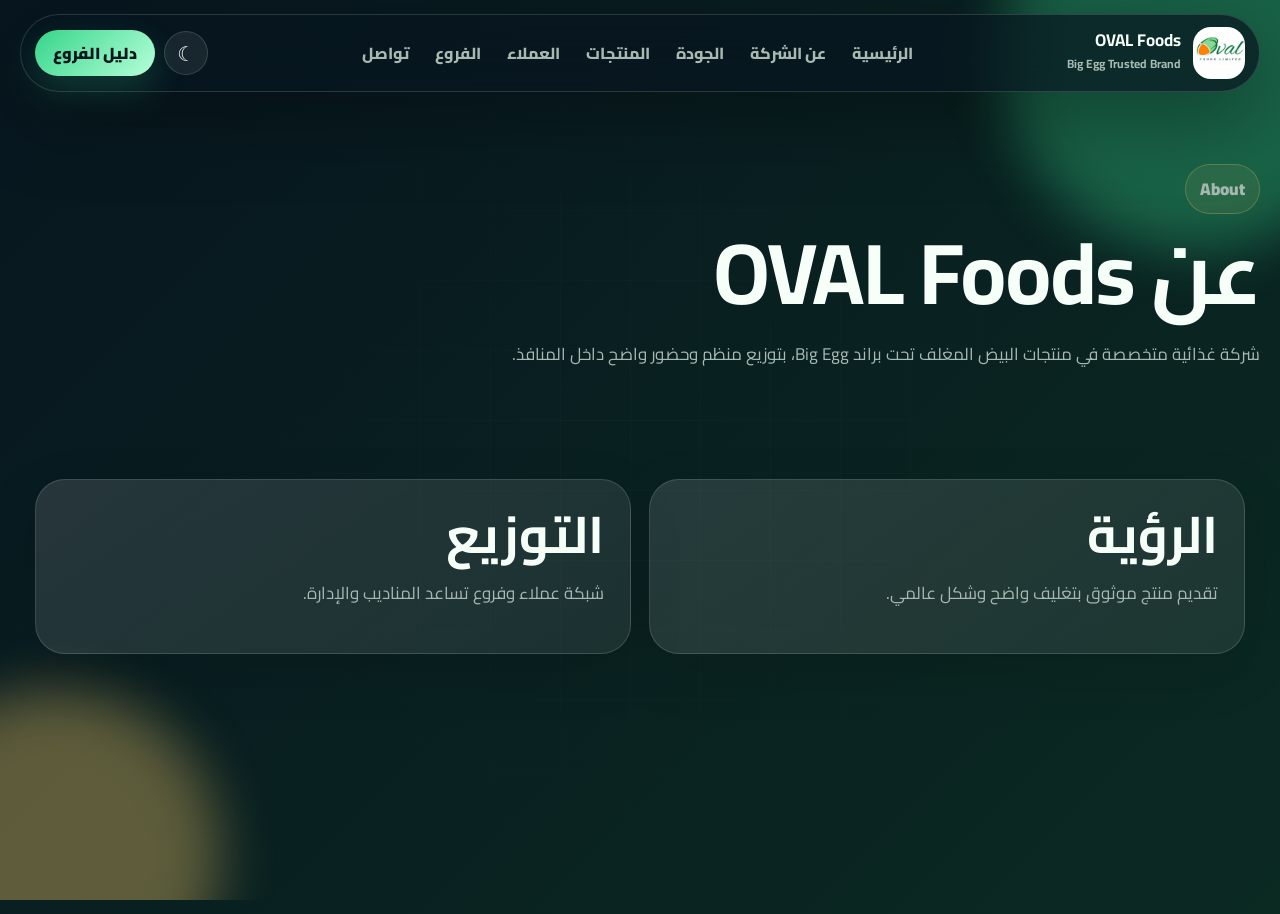
==== about.html @ df8d101c "commit" ====
<!doctype html><html lang="ar" dir="rtl"><head><meta charset="utf-8"/><meta name="viewport" content="width=device-width,initial-scale=1"/><title>عن الشركة | OVAL Foods</title><meta name="theme-color" content="#07161f"/><link rel="preconnect" href="https://fonts.googleapis.com"><link rel="preconnect" href="https://fonts.gstatic.com" crossorigin><link href="https://fonts.googleapis.com/css2?family=Cairo:wght@400;600;700;800;900&display=swap" rel="stylesheet"><link rel="stylesheet" href="assets/css/style.css"/></head><body><div class="page-bg"><span class="orb orb-green"></span><span class="orb orb-gold"></span><span class="mesh"></span></div>
<header class="site-header">
<a class="brand" href="index.html"><span class="brand-logo"><img src="assets/images/Screenshot 2025-07-03 192620.png" alt="OVAL Foods"></span><span><strong>OVAL Foods</strong><small>Big Egg Trusted Brand</small></span></a>
<nav class="main-nav"><a href="index.html">الرئيسية</a><a href="about.html">عن الشركة</a><a href="quality.html">الجودة</a><a href="products.html">المنتجات</a><a href="clients.html">العملاء</a><a href="locations.html">الفروع</a><a href="contact.html">تواصل</a></nav>
<div class="header-actions"><button class="theme-toggle" id="themeToggle" type="button">☾</button><a class="header-cta" href="locations.html">دليل الفروع</a></div>
</header><main class="page-main"><section class="page-hero reveal"><p class="eyebrow">About</p><h1>عن OVAL Foods</h1><p>شركة غذائية متخصصة في منتجات البيض المغلف تحت براند Big Egg، بتوزيع منظم وحضور واضح داخل المنافذ.</p></section><section class="section two-col"><div class="content-card reveal"><h2>الرؤية</h2><p>تقديم منتج موثوق بتغليف واضح وشكل عالمي.</p></div><div class="content-card reveal"><h2>التوزيع</h2><p>شبكة عملاء وفروع تساعد المناديب والإدارة.</p></div></section></main><dialog class="image-modal" id="imageModal"><button class="modal-close" id="modalClose" type="button">×</button><img id="modalImage" alt=""><div class="modal-caption" id="modalCaption"></div></dialog><button class="back-top" id="backTop" type="button">↑</button><div class="toast" id="toast"></div><script src="assets/js/data.js"></script><script src="assets/js/app.js"></script></body></html>
---- assets/css/style.css ----
:root{--bg:#07161f;--bg2:#0b2a22;--card:rgba(255,255,255,.075);--card2:rgba(255,255,255,.12);--text:#f7fff9;--muted:#a8b9b2;--line:rgba(255,255,255,.14);--green:#36d58a;--gold:#f5ca69;--blue:#39b7ff;--shadow:0 24px 80px rgba(0,0,0,.34);--radius:30px}
[data-theme=light]{--bg:#f5fbf7;--bg2:#eaf4ee;--card:rgba(255,255,255,.85);--card2:#fff;--text:#0c1d15;--muted:#617369;--line:rgba(14,37,26,.12);--shadow:0 24px 60px rgba(24,91,55,.13)}
*{box-sizing:border-box}html{scroll-behavior:smooth}body{margin:0;min-height:100vh;font-family:Cairo,system-ui,sans-serif;color:var(--text);background:linear-gradient(135deg,var(--bg),var(--bg2));overflow-x:hidden}a{color:inherit;text-decoration:none}button,input,select,textarea{font:inherit}button{cursor:pointer}img{max-width:100%;display:block}
.page-bg{position:fixed;inset:0;z-index:-1;overflow:hidden}.orb{position:absolute;border-radius:999px;filter:blur(28px);opacity:.36}.orb-green{width:390px;height:390px;background:var(--green);top:-140px;right:-110px}.orb-gold{width:330px;height:330px;background:var(--gold);bottom:-120px;left:-110px}.mesh{position:absolute;inset:0;background-image:linear-gradient(var(--line) 1px,transparent 1px),linear-gradient(90deg,var(--line) 1px,transparent 1px);background-size:70px 70px;mask-image:radial-gradient(circle at center,black,transparent 72%);opacity:.16}
.site-header{position:sticky;top:14px;z-index:100;width:min(1240px,calc(100% - 30px));margin:14px auto 0;display:flex;align-items:center;justify-content:space-between;gap:16px;padding:12px 14px;border:1px solid var(--line);border-radius:999px;background:rgba(7,22,31,.72);backdrop-filter:blur(18px);box-shadow:var(--shadow)}[data-theme=light] .site-header{background:rgba(255,255,255,.75)}
.brand{display:flex;align-items:center;gap:12px;min-width:0}.brand-logo{width:52px;height:52px;border-radius:18px;display:grid;place-items:center;overflow:hidden;background:#fff;color:#16321f;font-weight:900;flex:none}.brand-logo img{width:100%;height:100%;object-fit:cover}.brand strong{display:block;font-size:17px;line-height:1.1}.brand small{display:block;color:var(--muted);font-weight:700;font-size:12px;margin-top:2px}
.main-nav{display:flex;align-items:center;gap:4px}.main-nav a{padding:10px 11px;color:var(--muted);border-radius:999px;font-weight:800;transition:.22s}.main-nav a:hover{background:var(--card);color:var(--text)}.header-actions{display:flex;align-items:center;gap:9px}.theme-toggle{width:44px;height:44px;border-radius:50%;border:1px solid var(--line);background:var(--card);color:var(--text);font-size:20px}.header-cta,.primary-btn,.secondary-btn{min-height:46px;display:inline-flex;align-items:center;justify-content:center;padding:0 18px;border-radius:999px;font-weight:900;transition:.22s}.header-cta,.primary-btn{border:0;color:#07161f;background:linear-gradient(135deg,var(--green),#b5ffd8);box-shadow:0 14px 34px rgba(54,213,138,.2)}.secondary-btn{border:1px solid var(--line);background:var(--card);color:var(--text)}
.hero{width:min(1240px,calc(100% - 30px));min-height:calc(100vh - 100px);margin:0 auto;display:grid;grid-template-columns:1.05fr .95fr;align-items:center;gap:46px;padding:46px 0 70px}.eyebrow{display:inline-flex;margin:0 0 14px;padding:8px 14px;color:var(--gold);border:1px solid rgba(245,202,105,.25);background:rgba(245,202,105,.08);border-radius:999px;font-weight:900;font-size:14px}
h1,h2,h3,p{margin-top:0}h1{font-size:clamp(42px,7vw,86px);line-height:1.04;letter-spacing:-2px;margin-bottom:20px}h2{font-size:clamp(30px,4vw,54px);line-height:1.12;margin-bottom:14px}h3{font-size:23px;margin-bottom:10px}.hero-text,.page-hero p,.section-head p,.feature-card p,.content-card p,.step-card p,.product-card p{color:var(--muted);line-height:1.9;font-size:17px}.hero-actions{display:flex;flex-wrap:wrap;gap:12px;margin:28px 0}
.metrics,.location-stats{display:grid;grid-template-columns:repeat(3,minmax(0,1fr));gap:12px}.metrics article,.location-stats article{padding:18px;border:1px solid var(--line);background:var(--card);border-radius:22px}.metrics strong,.location-stats strong{display:block;font-size:31px;line-height:1;color:var(--gold);margin-bottom:7px}.metrics span,.location-stats span{color:var(--muted);font-weight:800;font-size:13px}
.hero-product-card{position:relative;min-height:520px;border:1px solid var(--line);border-radius:46px;background:radial-gradient(circle at 52% 34%,rgba(245,202,105,.23),transparent 32%),linear-gradient(145deg,var(--card2),var(--card));box-shadow:var(--shadow);overflow:hidden}.egg-shape{position:absolute;top:50%;left:50%;width:205px;height:275px;transform:translate(-50%,-50%);border-radius:51% 49% 46% 54%/58% 58% 42% 42%;background:radial-gradient(circle at 34% 28%,#fff,#f5ecd7 48%,#d7b46f);box-shadow:inset -26px -34px 58px rgba(109,73,19,.25),0 38px 90px rgba(0,0,0,.28);animation:floatEgg 5s ease-in-out infinite}.product-badge,.trust-seal{position:absolute;border:1px solid var(--line);background:rgba(255,255,255,.12);backdrop-filter:blur(18px);box-shadow:var(--shadow)}.product-badge{border-radius:18px;padding:12px 16px;color:var(--gold);font-weight:900}.badge-a{top:70px;right:48px}.badge-b{bottom:88px;left:44px}.trust-seal{right:42px;bottom:54px;border-radius:24px;padding:16px 18px}.trust-seal strong{display:block;color:var(--green);font-size:22px}.trust-seal span{display:block;color:var(--muted);font-size:12px;font-weight:800}
.section,.page-main{width:min(1240px,calc(100% - 30px));margin:0 auto}.section{padding:72px 0}.page-hero{padding:72px 0 20px;max-width:900px}.section-head{text-align:center;max-width:780px;margin:0 auto 36px}.feature-grid,.products-grid,.clients-grid{display:grid;grid-template-columns:repeat(3,1fr);gap:18px}.feature-card,.content-card,.step-card,.product-card,.client-card,.company-card,.locations-panel,.control-panel,.contact-form,.empty-state{border:1px solid var(--line);background:linear-gradient(145deg,var(--card2),var(--card));box-shadow:0 18px 55px rgba(0,0,0,.12);border-radius:var(--radius)}.feature-card,.content-card,.step-card{padding:26px;display:block}.feature-card span,.step-card b{color:var(--gold);font-weight:900}.two-col,.timeline,.contact-layout{display:grid;grid-template-columns:repeat(2,1fr);gap:18px}.timeline{grid-template-columns:repeat(4,1fr)}
.control-panel,.locations-panel{padding:18px;display:grid;gap:14px}.search-box,.location-search{display:grid;grid-template-columns:auto 1fr auto;align-items:center;gap:10px;min-height:58px;padding:0 14px;border-radius:20px;border:1px solid var(--line);background:var(--card2)}.search-box span,.location-search span{color:var(--green);font-size:25px;font-weight:900}.search-box input,.location-search input{width:100%;min-width:0;outline:0;border:0;background:transparent;color:var(--text);font-weight:800}.search-box button,.location-search button,.chips button,.quick-actions button{min-height:39px;border-radius:14px;border:1px solid var(--line);color:var(--text);background:var(--card);font-weight:900;padding:0 14px}.search-box button,.location-search button{color:#07161f;background:var(--green);border-color:transparent}.chips,.quick-actions{display:flex;flex-wrap:wrap;gap:8px}.chips button.active,.quick-actions button.active{color:var(--green);border-color:rgba(54,213,138,.45);background:rgba(54,213,138,.12)}
.product-card{overflow:hidden;cursor:pointer;position:relative;transition:.25s}.product-card:hover{transform:translateY(-6px);border-color:rgba(54,213,138,.45)}.product-media{height:270px;background:linear-gradient(145deg,rgba(255,255,255,.13),rgba(255,255,255,.04));display:grid;place-items:center;padding:12px}.product-media img{width:100%;height:100%;object-fit:contain;transition:.35s;filter:drop-shadow(0 18px 24px rgba(0,0,0,.18))}.product-card:hover .product-media img{transform:scale(1.04)}.product-body{padding:22px;border-top:1px solid var(--line)}.tag{display:inline-flex;margin-bottom:10px;padding:6px 10px;border-radius:999px;color:var(--gold);background:rgba(245,202,105,.08);border:1px solid rgba(245,202,105,.18);font-weight:900;font-size:13px}.open-hint{margin-top:14px;color:var(--green);font-weight:900;font-size:14px}
.client-card{padding:22px;display:flex;align-items:center;gap:14px}.client-logo{width:78px;height:78px;border-radius:22px;background:#fff;display:grid;place-items:center;overflow:hidden;flex:none}.client-logo img{width:100%;height:100%;object-fit:contain}.client-card h3{margin-bottom:3px}.client-card p{color:var(--muted);margin:0 0 12px}.client-card a{display:inline-flex;min-height:36px;align-items:center;padding:0 12px;border-radius:999px;background:var(--card);border:1px solid var(--line);font-weight:900}
.companies-grid{display:grid;grid-template-columns:repeat(2,1fr);gap:16px}.company-card{overflow:hidden}.company-head{width:100%;border:0;background:transparent;color:var(--text);display:grid;grid-template-columns:1fr auto;gap:12px;align-items:center;padding:18px;text-align:right}.company-title{display:flex;align-items:center;gap:12px;min-width:0}.company-icon{width:54px;height:54px;border-radius:18px;background:#fff;display:grid;place-items:center;overflow:hidden;flex:none;color:#07161f;font-weight:900}.company-icon img{width:100%;height:100%;object-fit:contain}.company-title strong{display:block;font-size:20px;white-space:nowrap;overflow:hidden;text-overflow:ellipsis}.company-title small{color:var(--muted);font-size:12px;font-weight:800}.company-count{padding:7px 11px;border:1px solid var(--line);border-radius:999px;background:var(--card);color:var(--muted);font-weight:900;white-space:nowrap}.branch-list{display:none;padding:0 16px 16px;gap:9px}.company-card.open .branch-list{display:grid}.branch-item{display:grid;grid-template-columns:1fr auto;gap:10px;align-items:center;padding:12px;border:1px solid var(--line);border-radius:18px;background:rgba(255,255,255,.055)}.branch-name{display:flex;flex-wrap:wrap;gap:8px;margin-bottom:6px;font-weight:900}.branch-code{padding:3px 8px;border-radius:999px;color:var(--gold);background:rgba(245,202,105,.09);border:1px solid rgba(245,202,105,.2);font-size:12px}.branch-meta{display:flex;flex-wrap:wrap;gap:6px}.branch-meta span{padding:4px 8px;border-radius:999px;color:var(--muted);background:var(--card);border:1px solid var(--line);font-size:12px;font-weight:800}.branch-actions{display:flex;gap:7px}.map-btn{min-height:39px;display:inline-flex;align-items:center;justify-content:center;padding:0 14px;border-radius:14px;color:#07161f;background:linear-gradient(135deg,var(--green),var(--blue));font-weight:900}.copy-btn,.fav-btn{width:39px;min-height:39px;border-radius:14px;border:1px solid var(--line);display:grid;place-items:center;background:var(--card);color:var(--text);font-weight:900}.copy-btn{color:var(--blue)}.fav-btn.active{color:#1b1b0d;background:var(--gold);border-color:transparent}mark{background:rgba(54,213,138,.22);color:var(--text);border-radius:6px;padding:0 3px}.empty-state{text-align:center;padding:34px}.empty-state p{color:var(--muted)}
.contact-actions{display:flex;gap:10px;flex-wrap:wrap}.contact-actions a{display:inline-flex;align-items:center;min-height:44px;padding:0 16px;border-radius:999px;border:1px solid var(--line);background:var(--card);font-weight:900}.contact-form{padding:24px;display:grid;gap:14px}.contact-form label{display:grid;gap:8px;font-weight:900}.contact-form input,.contact-form select,.contact-form textarea{width:100%;border:1px solid var(--line);border-radius:16px;background:var(--card2);color:var(--text);padding:12px;outline:0}.contact-form textarea{min-height:130px;resize:vertical}.contact-form button{min-height:48px;border:0;border-radius:999px;background:var(--green);color:#07161f;font-weight:900}
.image-modal{width:min(92vw,940px);border:1px solid var(--line);border-radius:28px;background:var(--bg2);color:var(--text);padding:18px;box-shadow:var(--shadow)}.image-modal::backdrop{background:rgba(0,0,0,.72);backdrop-filter:blur(6px)}.image-modal img{max-height:78vh;width:100%;object-fit:contain;border-radius:20px;background:#fff}.modal-caption{padding:14px 6px 2px;font-weight:900;text-align:center}.modal-close{position:absolute;top:12px;left:12px;width:42px;height:42px;border-radius:50%;border:1px solid var(--line);background:rgba(0,0,0,.55);color:#fff;font-size:28px;z-index:2}.back-top{position:fixed;left:18px;bottom:18px;z-index:80;width:48px;height:48px;border:0;border-radius:16px;color:#07161f;background:linear-gradient(135deg,var(--green),var(--blue));font-size:22px;font-weight:900;box-shadow:var(--shadow);opacity:0;pointer-events:none;transition:.24s}.back-top.show{opacity:1;pointer-events:auto}.toast{position:fixed;right:18px;bottom:18px;z-index:90;color:#fff;background:#122338;padding:12px 16px;border-radius:16px;box-shadow:var(--shadow);font-weight:900;opacity:0;transform:translateY(30px);pointer-events:none;transition:.24s}.toast.show{opacity:1;transform:none}.reveal{opacity:0;transform:translateY(24px);transition:.7s}.reveal.show{opacity:1;transform:none}@keyframes floatEgg{0%,100%{transform:translate(-50%,-50%) rotate(-2deg)}50%{transform:translate(-50%,-56%) rotate(2deg)}}
@media(max-width:1050px){.main-nav{display:none}.hero{grid-template-columns:1fr}.feature-grid,.products-grid,.clients-grid{grid-template-columns:repeat(2,1fr)}.timeline{grid-template-columns:repeat(2,1fr)}.companies-grid{grid-template-columns:1fr}}@media(max-width:640px){.site-header{top:8px;width:calc(100% - 18px);border-radius:24px}.brand small,.header-cta{display:none}.brand-logo{width:46px;height:46px}.hero,.section,.page-main{width:calc(100% - 22px)}.hero{min-height:auto;padding:36px 0 44px}.hero-product-card{min-height:340px;border-radius:32px}.egg-shape{width:150px;height:210px}.product-badge,.trust-seal{display:none}h1{font-size:38px}h2{font-size:30px}.metrics,.location-stats,.feature-grid,.products-grid,.clients-grid,.two-col,.timeline,.contact-layout{grid-template-columns:1fr}.section{padding:48px 0}.search-box,.location-search{grid-template-columns:auto 1fr}.search-box button,.location-search button{grid-column:1/-1;width:100%}.branch-item{grid-template-columns:1fr}.branch-actions{display:grid;grid-template-columns:1fr 39px 39px}.map-btn{width:100%}.product-media{height:230px}}
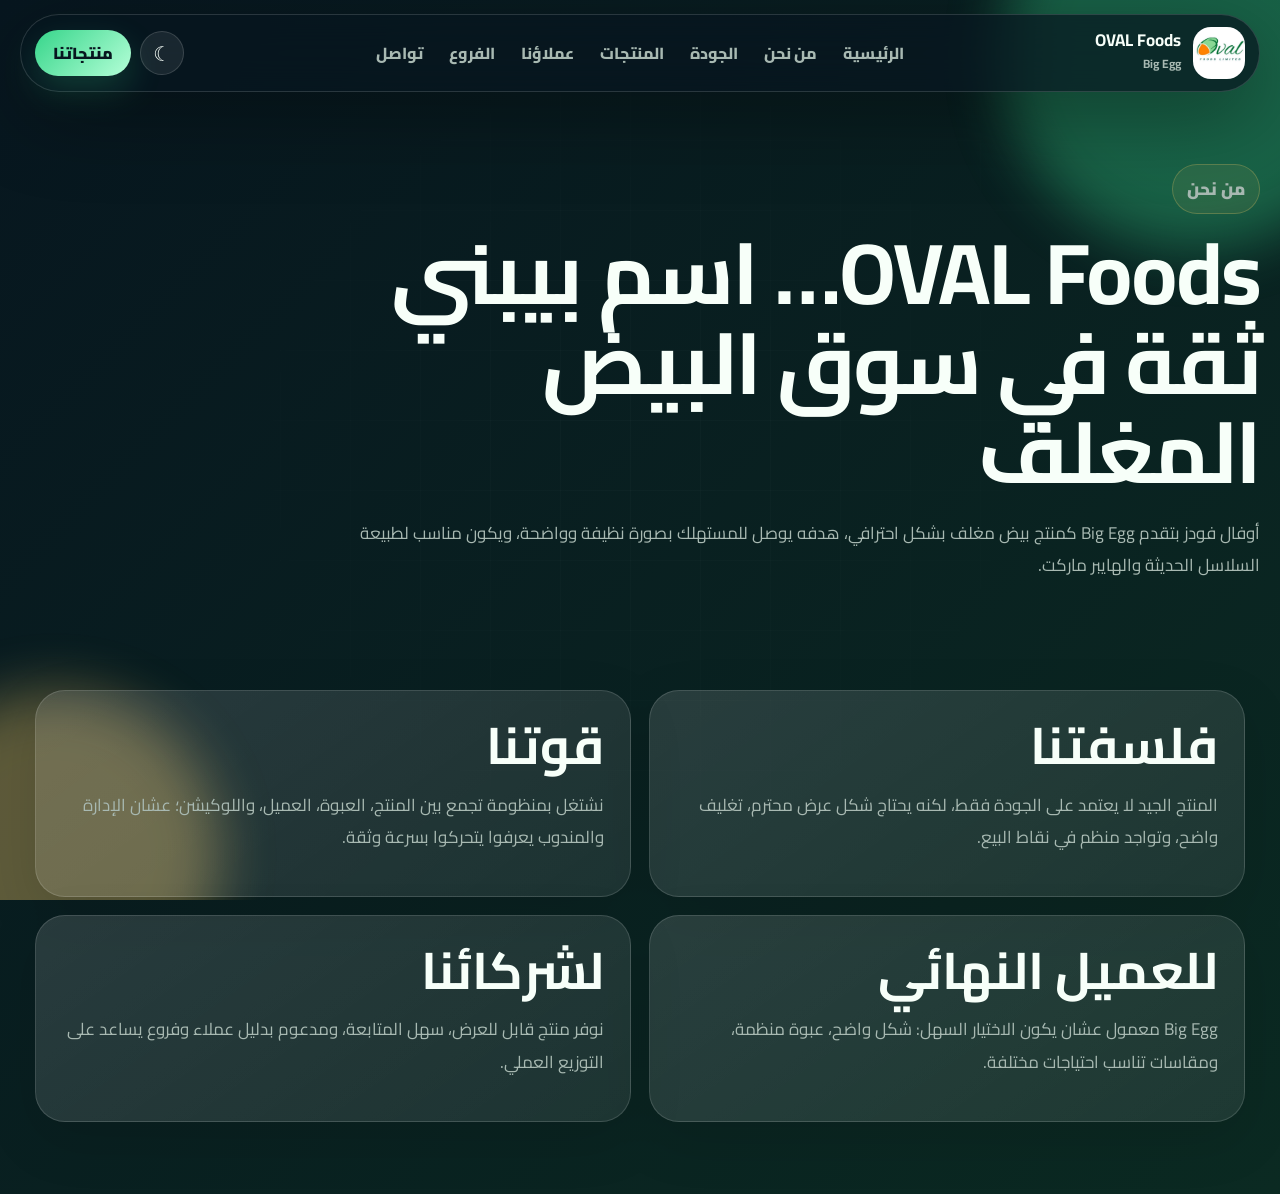
==== commit 6422f2b7: "commit" ====
--- a/about.html
+++ b/about.html
@@ -1,6 +1,64 @@
-<!doctype html><html lang="ar" dir="rtl"><head><meta charset="utf-8"/><meta name="viewport" content="width=device-width,initial-scale=1"/><title>عن الشركة | OVAL Foods</title><meta name="theme-color" content="#07161f"/><link rel="preconnect" href="https://fonts.googleapis.com"><link rel="preconnect" href="https://fonts.gstatic.com" crossorigin><link href="https://fonts.googleapis.com/css2?family=Cairo:wght@400;600;700;800;900&display=swap" rel="stylesheet"><link rel="stylesheet" href="assets/css/style.css"/></head><body><div class="page-bg"><span class="orb orb-green"></span><span class="orb orb-gold"></span><span class="mesh"></span></div>
+<!doctype html>
+<html lang="ar" dir="rtl">
+<head>
+  <meta charset="utf-8" />
+  <meta name="viewport" content="width=device-width, initial-scale=1" />
+  <title>من نحن | OVAL Foods</title>
+  <meta name="description" content="تعرف على OVAL Foods ورسالة Big Egg في سوق البيض المغلف." />
+  <meta name="theme-color" content="#07161f" />
+  <link rel="preconnect" href="https://fonts.googleapis.com">
+  <link rel="preconnect" href="https://fonts.gstatic.com" crossorigin>
+  <link href="https://fonts.googleapis.com/css2?family=Cairo:wght@400;600;700;800;900&display=swap" rel="stylesheet">
+  <link rel="stylesheet" href="assets/css/style.css" />
+</head>
+<body>
+  <div class="page-bg"><span class="orb orb-green"></span><span class="orb orb-gold"></span><span class="mesh"></span></div>
+  
 <header class="site-header">
-<a class="brand" href="index.html"><span class="brand-logo"><img src="assets/images/Screenshot 2025-07-03 192620.png" alt="OVAL Foods"></span><span><strong>OVAL Foods</strong><small>Big Egg Trusted Brand</small></span></a>
-<nav class="main-nav"><a href="index.html">الرئيسية</a><a href="about.html">عن الشركة</a><a href="quality.html">الجودة</a><a href="products.html">المنتجات</a><a href="clients.html">العملاء</a><a href="locations.html">الفروع</a><a href="contact.html">تواصل</a></nav>
-<div class="header-actions"><button class="theme-toggle" id="themeToggle" type="button">☾</button><a class="header-cta" href="locations.html">دليل الفروع</a></div>
-</header><main class="page-main"><section class="page-hero reveal"><p class="eyebrow">About</p><h1>عن OVAL Foods</h1><p>شركة غذائية متخصصة في منتجات البيض المغلف تحت براند Big Egg، بتوزيع منظم وحضور واضح داخل المنافذ.</p></section><section class="section two-col"><div class="content-card reveal"><h2>الرؤية</h2><p>تقديم منتج موثوق بتغليف واضح وشكل عالمي.</p></div><div class="content-card reveal"><h2>التوزيع</h2><p>شبكة عملاء وفروع تساعد المناديب والإدارة.</p></div></section></main><dialog class="image-modal" id="imageModal"><button class="modal-close" id="modalClose" type="button">×</button><img id="modalImage" alt=""><div class="modal-caption" id="modalCaption"></div></dialog><button class="back-top" id="backTop" type="button">↑</button><div class="toast" id="toast"></div><script src="assets/js/data.js"></script><script src="assets/js/app.js"></script></body></html>+  <a class="brand" href="index.html">
+    <span class="brand-logo"><img src="assets/images/Screenshot 2025-07-03 192620.png" alt="OVAL Foods logo"></span>
+    <span><strong>OVAL Foods</strong><small>Big Egg</small></span>
+  </a>
+  <nav class="main-nav">
+    <a href="index.html">الرئيسية</a>
+    <a href="about.html">من نحن</a>
+    <a href="quality.html">الجودة</a>
+    <a href="products.html">المنتجات</a>
+    <a href="clients.html">عملاؤنا</a>
+    <a href="locations.html">الفروع</a>
+    <a href="contact.html">تواصل</a>
+  </nav>
+  <div class="header-actions">
+    <button class="theme-toggle" id="themeToggle" type="button">☾</button>
+    <a class="header-cta" href="products.html">منتجاتنا</a>
+  </div>
+</header>
+
+  
+<main class="page-main">
+  <section class="page-hero reveal">
+    <p class="eyebrow">من نحن</p>
+    <h1>OVAL Foods… اسم بيبني ثقة في سوق البيض المغلف</h1>
+    <p>
+      أوفال فودز بتقدم Big Egg كمنتج بيض مغلف بشكل احترافي، هدفه يوصل للمستهلك بصورة نظيفة وواضحة، ويكون مناسب لطبيعة السلاسل الحديثة والهايبر ماركت.
+    </p>
+  </section>
+  <section class="section two-col">
+    <div class="content-card reveal"><h2>فلسفتنا</h2><p>المنتج الجيد لا يعتمد على الجودة فقط، لكنه يحتاج شكل عرض محترم، تغليف واضح، وتواجد منظم في نقاط البيع.</p></div>
+    <div class="content-card reveal"><h2>قوتنا</h2><p>نشتغل بمنظومة تجمع بين المنتج، العبوة، العميل، واللوكيشن؛ عشان الإدارة والمندوب يعرفوا يتحركوا بسرعة وثقة.</p></div>
+    <div class="content-card reveal"><h2>للعميل النهائي</h2><p>Big Egg معمول عشان يكون الاختيار السهل: شكل واضح، عبوة منظمة، ومقاسات تناسب احتياجات مختلفة.</p></div>
+    <div class="content-card reveal"><h2>لشركائنا</h2><p>نوفر منتج قابل للعرض، سهل المتابعة، ومدعوم بدليل عملاء وفروع يساعد على التوزيع العملي.</p></div>
+  </section>
+</main>
+
+  <dialog class="image-modal" id="imageModal">
+    <button class="modal-close" id="modalClose" type="button">×</button>
+    <img id="modalImage" alt="">
+    <div class="modal-caption" id="modalCaption"></div>
+  </dialog>
+  <button class="back-top" id="backTop" type="button">↑</button>
+  <div class="toast" id="toast"></div>
+  <script src="assets/js/data.js"></script>
+  <script src="assets/js/app.js"></script>
+</body>
+</html>
--- a/assets/css/style.css
+++ b/assets/css/style.css
@@ -1,6 +1,6 @@
 
-:root{--bg:#07161f;--bg2:#0b2a22;--card:rgba(255,255,255,.075);--card2:rgba(255,255,255,.12);--text:#f7fff9;--muted:#a8b9b2;--line:rgba(255,255,255,.14);--green:#36d58a;--gold:#f5ca69;--blue:#39b7ff;--shadow:0 24px 80px rgba(0,0,0,.34);--radius:30px}
-[data-theme=light]{--bg:#f5fbf7;--bg2:#eaf4ee;--card:rgba(255,255,255,.85);--card2:#fff;--text:#0c1d15;--muted:#617369;--line:rgba(14,37,26,.12);--shadow:0 24px 60px rgba(24,91,55,.13)}
+:root{--bg:#07161f;--bg2:#0b2a22;--card:rgba(255,255,255,.078);--card2:rgba(255,255,255,.13);--text:#f7fff9;--muted:#a8b9b2;--line:rgba(255,255,255,.14);--green:#36d58a;--gold:#f5ca69;--blue:#39b7ff;--shadow:0 24px 80px rgba(0,0,0,.34);--radius:30px}
+[data-theme=light]{--bg:#f5fbf7;--bg2:#eaf4ee;--card:rgba(255,255,255,.86);--card2:#fff;--text:#0c1d15;--muted:#617369;--line:rgba(14,37,26,.12);--shadow:0 24px 60px rgba(24,91,55,.13)}
 *{box-sizing:border-box}html{scroll-behavior:smooth}body{margin:0;min-height:100vh;font-family:Cairo,system-ui,sans-serif;color:var(--text);background:linear-gradient(135deg,var(--bg),var(--bg2));overflow-x:hidden}a{color:inherit;text-decoration:none}button,input,select,textarea{font:inherit}button{cursor:pointer}img{max-width:100%;display:block}
 .page-bg{position:fixed;inset:0;z-index:-1;overflow:hidden}.orb{position:absolute;border-radius:999px;filter:blur(28px);opacity:.36}.orb-green{width:390px;height:390px;background:var(--green);top:-140px;right:-110px}.orb-gold{width:330px;height:330px;background:var(--gold);bottom:-120px;left:-110px}.mesh{position:absolute;inset:0;background-image:linear-gradient(var(--line) 1px,transparent 1px),linear-gradient(90deg,var(--line) 1px,transparent 1px);background-size:70px 70px;mask-image:radial-gradient(circle at center,black,transparent 72%);opacity:.16}
 .site-header{position:sticky;top:14px;z-index:100;width:min(1240px,calc(100% - 30px));margin:14px auto 0;display:flex;align-items:center;justify-content:space-between;gap:16px;padding:12px 14px;border:1px solid var(--line);border-radius:999px;background:rgba(7,22,31,.72);backdrop-filter:blur(18px);box-shadow:var(--shadow)}[data-theme=light] .site-header{background:rgba(255,255,255,.75)}
@@ -10,7 +10,7 @@
 h1,h2,h3,p{margin-top:0}h1{font-size:clamp(42px,7vw,86px);line-height:1.04;letter-spacing:-2px;margin-bottom:20px}h2{font-size:clamp(30px,4vw,54px);line-height:1.12;margin-bottom:14px}h3{font-size:23px;margin-bottom:10px}.hero-text,.page-hero p,.section-head p,.feature-card p,.content-card p,.step-card p,.product-card p{color:var(--muted);line-height:1.9;font-size:17px}.hero-actions{display:flex;flex-wrap:wrap;gap:12px;margin:28px 0}
 .metrics,.location-stats{display:grid;grid-template-columns:repeat(3,minmax(0,1fr));gap:12px}.metrics article,.location-stats article{padding:18px;border:1px solid var(--line);background:var(--card);border-radius:22px}.metrics strong,.location-stats strong{display:block;font-size:31px;line-height:1;color:var(--gold);margin-bottom:7px}.metrics span,.location-stats span{color:var(--muted);font-weight:800;font-size:13px}
 .hero-product-card{position:relative;min-height:520px;border:1px solid var(--line);border-radius:46px;background:radial-gradient(circle at 52% 34%,rgba(245,202,105,.23),transparent 32%),linear-gradient(145deg,var(--card2),var(--card));box-shadow:var(--shadow);overflow:hidden}.egg-shape{position:absolute;top:50%;left:50%;width:205px;height:275px;transform:translate(-50%,-50%);border-radius:51% 49% 46% 54%/58% 58% 42% 42%;background:radial-gradient(circle at 34% 28%,#fff,#f5ecd7 48%,#d7b46f);box-shadow:inset -26px -34px 58px rgba(109,73,19,.25),0 38px 90px rgba(0,0,0,.28);animation:floatEgg 5s ease-in-out infinite}.product-badge,.trust-seal{position:absolute;border:1px solid var(--line);background:rgba(255,255,255,.12);backdrop-filter:blur(18px);box-shadow:var(--shadow)}.product-badge{border-radius:18px;padding:12px 16px;color:var(--gold);font-weight:900}.badge-a{top:70px;right:48px}.badge-b{bottom:88px;left:44px}.trust-seal{right:42px;bottom:54px;border-radius:24px;padding:16px 18px}.trust-seal strong{display:block;color:var(--green);font-size:22px}.trust-seal span{display:block;color:var(--muted);font-size:12px;font-weight:800}
-.section,.page-main{width:min(1240px,calc(100% - 30px));margin:0 auto}.section{padding:72px 0}.page-hero{padding:72px 0 20px;max-width:900px}.section-head{text-align:center;max-width:780px;margin:0 auto 36px}.feature-grid,.products-grid,.clients-grid{display:grid;grid-template-columns:repeat(3,1fr);gap:18px}.feature-card,.content-card,.step-card,.product-card,.client-card,.company-card,.locations-panel,.control-panel,.contact-form,.empty-state{border:1px solid var(--line);background:linear-gradient(145deg,var(--card2),var(--card));box-shadow:0 18px 55px rgba(0,0,0,.12);border-radius:var(--radius)}.feature-card,.content-card,.step-card{padding:26px;display:block}.feature-card span,.step-card b{color:var(--gold);font-weight:900}.two-col,.timeline,.contact-layout{display:grid;grid-template-columns:repeat(2,1fr);gap:18px}.timeline{grid-template-columns:repeat(4,1fr)}
+.section,.page-main{width:min(1240px,calc(100% - 30px));margin:0 auto}.section{padding:72px 0}.page-hero{padding:72px 0 20px;max-width:940px}.section-head{text-align:center;max-width:780px;margin:0 auto 36px}.feature-grid,.products-grid,.clients-grid{display:grid;grid-template-columns:repeat(3,1fr);gap:18px}.feature-card,.content-card,.step-card,.product-card,.client-card,.company-card,.locations-panel,.control-panel,.contact-form,.empty-state{border:1px solid var(--line);background:linear-gradient(145deg,var(--card2),var(--card));box-shadow:0 18px 55px rgba(0,0,0,.12);border-radius:var(--radius)}.feature-card,.content-card,.step-card{padding:26px;display:block}.feature-card span,.step-card b{color:var(--gold);font-weight:900}.two-col,.timeline,.contact-layout{display:grid;grid-template-columns:repeat(2,1fr);gap:18px}.timeline{grid-template-columns:repeat(4,1fr)}
 .control-panel,.locations-panel{padding:18px;display:grid;gap:14px}.search-box,.location-search{display:grid;grid-template-columns:auto 1fr auto;align-items:center;gap:10px;min-height:58px;padding:0 14px;border-radius:20px;border:1px solid var(--line);background:var(--card2)}.search-box span,.location-search span{color:var(--green);font-size:25px;font-weight:900}.search-box input,.location-search input{width:100%;min-width:0;outline:0;border:0;background:transparent;color:var(--text);font-weight:800}.search-box button,.location-search button,.chips button,.quick-actions button{min-height:39px;border-radius:14px;border:1px solid var(--line);color:var(--text);background:var(--card);font-weight:900;padding:0 14px}.search-box button,.location-search button{color:#07161f;background:var(--green);border-color:transparent}.chips,.quick-actions{display:flex;flex-wrap:wrap;gap:8px}.chips button.active,.quick-actions button.active{color:var(--green);border-color:rgba(54,213,138,.45);background:rgba(54,213,138,.12)}
 .product-card{overflow:hidden;cursor:pointer;position:relative;transition:.25s}.product-card:hover{transform:translateY(-6px);border-color:rgba(54,213,138,.45)}.product-media{height:270px;background:linear-gradient(145deg,rgba(255,255,255,.13),rgba(255,255,255,.04));display:grid;place-items:center;padding:12px}.product-media img{width:100%;height:100%;object-fit:contain;transition:.35s;filter:drop-shadow(0 18px 24px rgba(0,0,0,.18))}.product-card:hover .product-media img{transform:scale(1.04)}.product-body{padding:22px;border-top:1px solid var(--line)}.tag{display:inline-flex;margin-bottom:10px;padding:6px 10px;border-radius:999px;color:var(--gold);background:rgba(245,202,105,.08);border:1px solid rgba(245,202,105,.18);font-weight:900;font-size:13px}.open-hint{margin-top:14px;color:var(--green);font-weight:900;font-size:14px}
 .client-card{padding:22px;display:flex;align-items:center;gap:14px}.client-logo{width:78px;height:78px;border-radius:22px;background:#fff;display:grid;place-items:center;overflow:hidden;flex:none}.client-logo img{width:100%;height:100%;object-fit:contain}.client-card h3{margin-bottom:3px}.client-card p{color:var(--muted);margin:0 0 12px}.client-card a{display:inline-flex;min-height:36px;align-items:center;padding:0 12px;border-radius:999px;background:var(--card);border:1px solid var(--line);font-weight:900}
